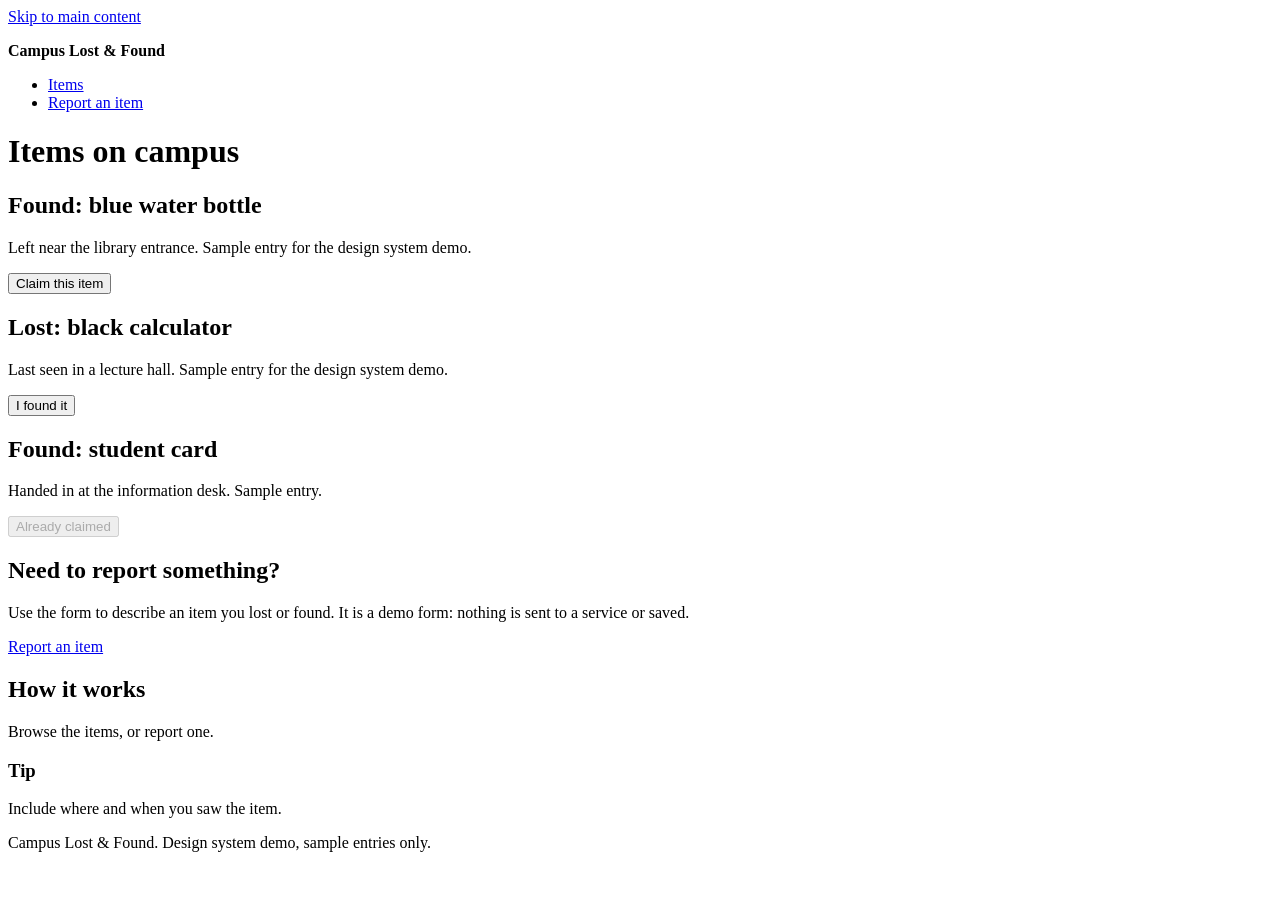
==== index.html @ 73580e3e "Add proof pages and README with correct names" ====
<!doctype html>
<html lang="en" dir="ltr">
<head>
  <meta charset="utf-8">
  <meta name="viewport" content="width=device-width, initial-scale=1">
  <title>Campus Lost &amp; Found | Items</title>
  <link rel="stylesheet" href="css/tokens.css">
  <link rel="stylesheet" href="css/main.css">
</head>
<body>
  <a class="skip-link" href="#main-content">Skip to main content</a>
  <header>
    <div class="container">
      <p class="mb-2"><strong>Campus Lost &amp; Found</strong></p>
      <nav aria-label="Main navigation">
        <ul>
          <li><a href="index.html" aria-current="page">Items</a></li>
          <li><a href="report.html">Report an item</a></li>
        </ul>
      </nav>
    </div>
  </header>

  <div class="container">
    <div class="row mt-3">
      <main id="main-content" class="col-12 col-md-8" tabindex="-1">
        <h1 class="mb-3">Items on campus</h1>

        <article class="card card--found card--lg mb-3" aria-current="true">
          <h2>Found: blue water bottle</h2>
          <p>Left near the library entrance. Sample entry for the design system demo.</p>
          <button class="btn btn--primary btn--sm" type="button">Claim this item</button>
        </article>

        <article class="card card--lost mb-3">
          <h2>Lost: black calculator</h2>
          <p>Last seen in a lecture hall. Sample entry for the design system demo.</p>
          <button class="btn btn--outline btn--sm" type="button">I found it</button>
        </article>

        <article class="card card--found card--sm mb-3">
          <h2>Found: student card</h2>
          <p>Handed in at the information desk. Sample entry.</p>
          <button class="btn btn--primary btn--sm" type="button" disabled>Already claimed</button>
        </article>
      </main>

      <aside class="col-12 col-md-4" aria-label="Related links">
        <h2>Need to report something?</h2>
        <p>Use the form to describe an item you lost or found. It is a demo form: nothing is sent to a service or saved.</p>
        <a class="btn btn--primary btn--lg" href="report.html">Report an item</a>
      </aside>
    </div>

    <div class="row mt-3">
      <section class="col-12 col-md-10 offset-md-2" aria-labelledby="how-title">
        <div class="row">
          <div class="col-12 col-md-6">
            <h2 id="how-title">How it works</h2>
            <p>Browse the items, or report one.</p>
          </div>
          <div class="col-12 col-md-6">
            <article class="card card--lost">
              <h3>Tip</h3>
              <p>Include where and when you saw the item.</p>
            </article>
          </div>
        </div>
      </section>
    </div>
  </div>

  <footer>
    <div class="container">
      <p>Campus Lost &amp; Found. Design system demo, sample entries only.</p>
    </div>
  </footer>
</body>
</html>
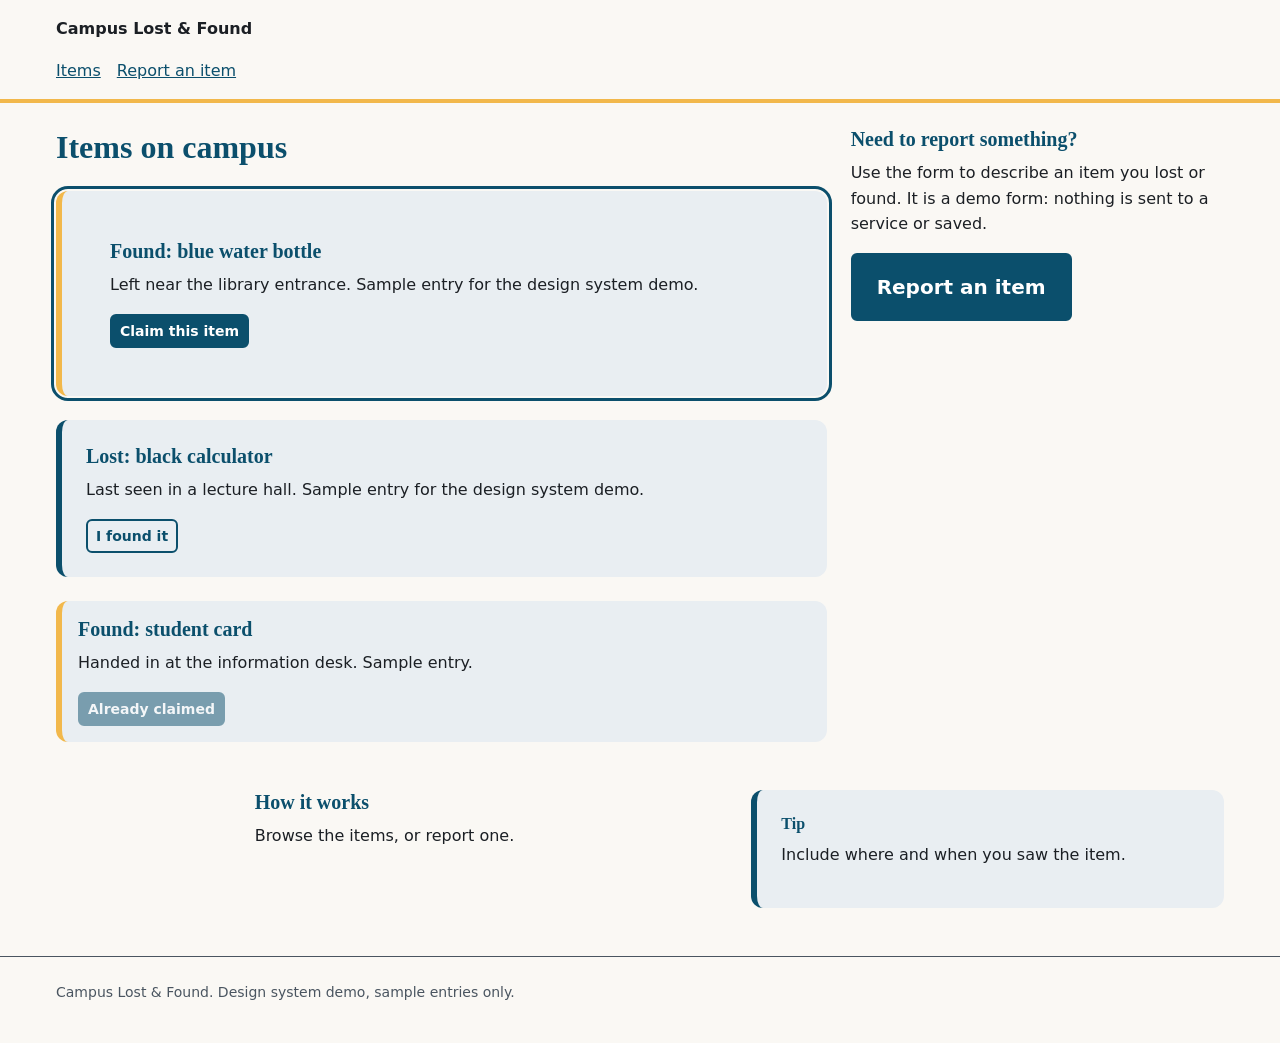
==== commit a5e8a34c: "P3 v4: update index.html" ====
--- a/index.html
+++ b/index.html
@@ -26,7 +26,7 @@
       <main id="main-content" class="col-12 col-md-8" tabindex="-1">
         <h1 class="mb-3">Items on campus</h1>
 
-        <article class="card card--found card--lg mb-3" aria-current="true">
+        <article class="card card--found card--lg mb-3" data-state="featured">
           <h2>Found: blue water bottle</h2>
           <p>Left near the library entrance. Sample entry for the design system demo.</p>
           <button class="btn btn--primary btn--sm" type="button">Claim this item</button>
--- a/css/tokens.css
+++ b/css/tokens.css
@@ -0,0 +1,44 @@
+:root {
+  /* Contrast ratios: WCAG relative luminance, computed by script. Day theme. */
+  --color-paper:      #FAF8F4; /* page background. ink 15.61:1, muted 7.17:1, brand 8.43:1, focus 8.43:1 on it. Paper vs surface 1.10:1 (decorative layering, no meaning) */
+  --color-ink:        #1B1F24; /* body text. 15.61:1 on paper, 14.18:1 on surface. Pressed button: paper on ink 15.61:1 */
+  --color-muted:      #4A5560; /* secondary text and form borders. 7.17:1 on paper, 6.51:1 on surface (3:1 needed for borders) */
+  --color-surface:    #E9EEF2; /* card background. ink 14.18:1, muted 6.51:1, brand 7.65:1, focus 7.65:1 on it */
+  --color-brand:      #0B4F6C; /* headings, links, buttons, invalid border. 8.43:1 on paper, 7.65:1 on surface */
+  --color-brand-text: #FFFFFF; /* text on a brand background. 8.94:1 on brand */
+  --color-accent:     #F2B84B; /* DECORATIVE ONLY: header rule and found-card stripe. 1.69:1 on paper, 1.53:1 on surface. It never carries meaning alone: the card heading says Found or Lost. Text on it: ink 9.25:1 (not used) */
+  --color-focus:      #0B4F6C; /* focus ring. 8.43:1 on paper, 7.65:1 on surface (3:1 needed for non-text) */
+
+  --font-body:    system-ui, -apple-system, "Segoe UI", Roboto, "Noto Sans Arabic", sans-serif;
+  --font-heading: Georgia, "Times New Roman", serif;
+  --font-size-small:       0.875rem;
+  --font-size-body:        1rem;
+  --font-size-subheading:  1.25rem;
+  --font-size-page-heading: 2rem;
+  --line-height-body: 1.6;
+
+  --space-compact: 0.5rem;
+  --space-base:    1rem;
+  --space-card:    1.5rem;
+  --space-section: 3rem;
+
+  --radius-control: 0.375rem;
+  --radius-card:    0.75rem;
+
+  --duration-fast: 120ms;
+}
+
+/* Night theme: only token values change, no component rule is touched. Ratios, WCAG formula, by script.
+   paper #10161C: ink 15.44:1, muted 8.80:1, brand 9.42:1, focus 9.42:1, accent 10.17:1 (decorative only). Paper vs surface 1.16:1 (decorative layering).
+   surface #1B242C: ink 13.34:1, muted 7.60:1, brand 8.13:1, focus 8.13:1, accent 8.79:1 (decorative only).
+   brand-text #10161C on brand #7CC4E3: 9.42:1. Pressed button: paper on ink 15.44:1.
+   accent is not overridden: it stays #F2B84B and stays decorative. */
+[data-theme="night"] {
+  --color-paper:      #10161C;
+  --color-ink:        #E8EDF1;
+  --color-muted:      #A9B6C1;
+  --color-surface:    #1B242C;
+  --color-brand:      #7CC4E3;
+  --color-brand-text: #10161C;
+  --color-focus:      #7CC4E3;
+}
--- a/css/main.css
+++ b/css/main.css
@@ -0,0 +1,155 @@
+@layer base, grid, components, utilities;
+
+@layer base {
+
+*, *::before, *::after { box-sizing: border-box; }
+
+body {
+  margin: 0;
+  background: var(--color-paper);
+  color: var(--color-ink);
+  font-family: var(--font-body);
+  font-size: var(--font-size-body);
+  line-height: var(--line-height-body);
+}
+
+h1, h2, h3 {
+  margin: 0 0 var(--space-compact);
+  font-family: var(--font-heading);
+  color: var(--color-brand);
+  line-height: 1.25;
+}
+h1 { font-size: var(--font-size-page-heading); }
+h2 { font-size: var(--font-size-subheading); }
+h3 { font-size: var(--font-size-body); }
+
+p { margin: 0 0 var(--space-base); }
+
+a { color: var(--color-brand); }
+
+:focus-visible { outline: 3px solid var(--color-focus); outline-offset: 2px; }
+
+ul { margin: 0; padding: 0; list-style: none; }
+
+img { max-width: 100%; height: auto; }
+
+fieldset { margin: 0 0 var(--space-card); padding: var(--space-base); border: 1px solid var(--color-muted); border-radius: var(--radius-control); }
+legend { padding: 0 var(--space-compact); font-weight: 700; }
+
+input, select, textarea {
+  display: block;
+  width: 100%;
+  margin-bottom: var(--space-base);
+  padding: var(--space-compact);
+  font: inherit;
+  color: var(--color-ink);
+  background: var(--color-paper);
+  border: 2px solid var(--color-muted);
+  border-radius: var(--radius-control);
+}
+input[type="checkbox"], input[type="radio"] { display: inline-block; width: auto; margin: 0 var(--space-compact) 0 0; }
+label { display: block; margin-bottom: calc(var(--space-compact) / 2); font-weight: 600; }
+
+input:user-invalid, select:user-invalid, textarea:user-invalid { border-color: var(--color-brand); border-style: dashed; }
+
+a, input, select, textarea { transition: color var(--duration-fast), border-color var(--duration-fast); }
+
+@media (prefers-reduced-motion: reduce) {
+  a, input, select, textarea { transition: none; }
+}
+
+header { padding-block: var(--space-base); border-bottom: 0.25rem solid var(--color-accent); }
+footer { margin-top: var(--space-section); padding-block: var(--space-card); border-top: 1px solid var(--color-muted); color: var(--color-muted); font-size: var(--font-size-small); }
+
+nav ul { display: flex; flex-wrap: wrap; gap: var(--space-base); }
+
+.skip-link { position: absolute; inset-inline-start: var(--space-compact); top: -4rem; padding: var(--space-compact); background: var(--color-paper); }
+.skip-link:focus { position: static; display: block; }
+
+}
+
+@layer grid {
+
+.container { width: 100%; max-width: 75rem; margin-inline: auto; padding-inline: var(--space-base); }
+
+.row {
+  display: grid;
+  grid-template-columns: repeat(12, minmax(0, 1fr));
+  gap: var(--space-card);
+}
+
+.col-12 { grid-column: auto / span 12; }
+
+@media (min-width: 48em) {
+  .col-md-4  { grid-column: auto / span 4; }
+  .col-md-6  { grid-column: auto / span 6; }
+  .col-md-8  { grid-column: auto / span 8; }
+  .col-md-10 { grid-column: auto / span 10; }
+  .col-md-12 { grid-column: auto / span 12; }
+
+  .offset-md-2 { grid-column-start: 3; }
+}
+
+}
+
+@layer components {
+
+.card {
+  --card-surface: var(--color-surface);
+  --card-accent:  var(--color-muted);
+  --card-pad:     var(--space-card);
+  padding: var(--card-pad);
+  background: var(--card-surface);
+  border-inline-start: 0.375rem solid var(--card-accent);
+  border-radius: var(--radius-card);
+}
+
+.card--found { --card-accent: var(--color-accent); }
+.card--lost  { --card-accent: var(--color-brand); }
+
+.card--sm { --card-pad: var(--space-base); }
+.card--lg { --card-pad: var(--space-section); }
+
+.card[data-state="featured"] { outline: 3px solid var(--color-brand); outline-offset: 2px; }
+
+.btn {
+  --btn-bg:     var(--color-brand);
+  --btn-text:   var(--color-brand-text);
+  --btn-pad-y:  var(--space-compact);
+  --btn-pad-x:  var(--space-base);
+  display: inline-block;
+  padding: var(--btn-pad-y) var(--btn-pad-x);
+  font: inherit;
+  font-weight: 700;
+  color: var(--btn-text);
+  background: var(--btn-bg);
+  border: 2px solid var(--color-brand);
+  border-radius: var(--radius-control);
+  cursor: pointer;
+  text-decoration: none;
+  transition: background-color var(--duration-fast), color var(--duration-fast);
+}
+
+@media (prefers-reduced-motion: reduce) {
+  .btn { transition: none; }
+}
+
+.btn--primary { --btn-bg: var(--color-brand); --btn-text: var(--color-brand-text); }
+.btn--outline { --btn-bg: transparent; --btn-text: var(--color-brand); }
+
+.btn--sm { --btn-pad-y: calc(var(--space-compact) / 2); --btn-pad-x: var(--space-compact); font-size: var(--font-size-small); }
+.btn--lg { --btn-pad-y: var(--space-base); --btn-pad-x: var(--space-card); font-size: var(--font-size-subheading); }
+
+.btn:disabled { opacity: 0.5; cursor: not-allowed; }
+.btn[aria-pressed="true"] { --btn-bg: var(--color-ink); --btn-text: var(--color-paper); border-color: var(--color-ink); }
+
+}
+
+@layer utilities {
+
+.mt-2 { margin-top: var(--space-base); }
+.mt-3 { margin-top: var(--space-card); }
+.mb-2 { margin-bottom: var(--space-base); }
+.mb-3 { margin-bottom: var(--space-card); }
+
+}
